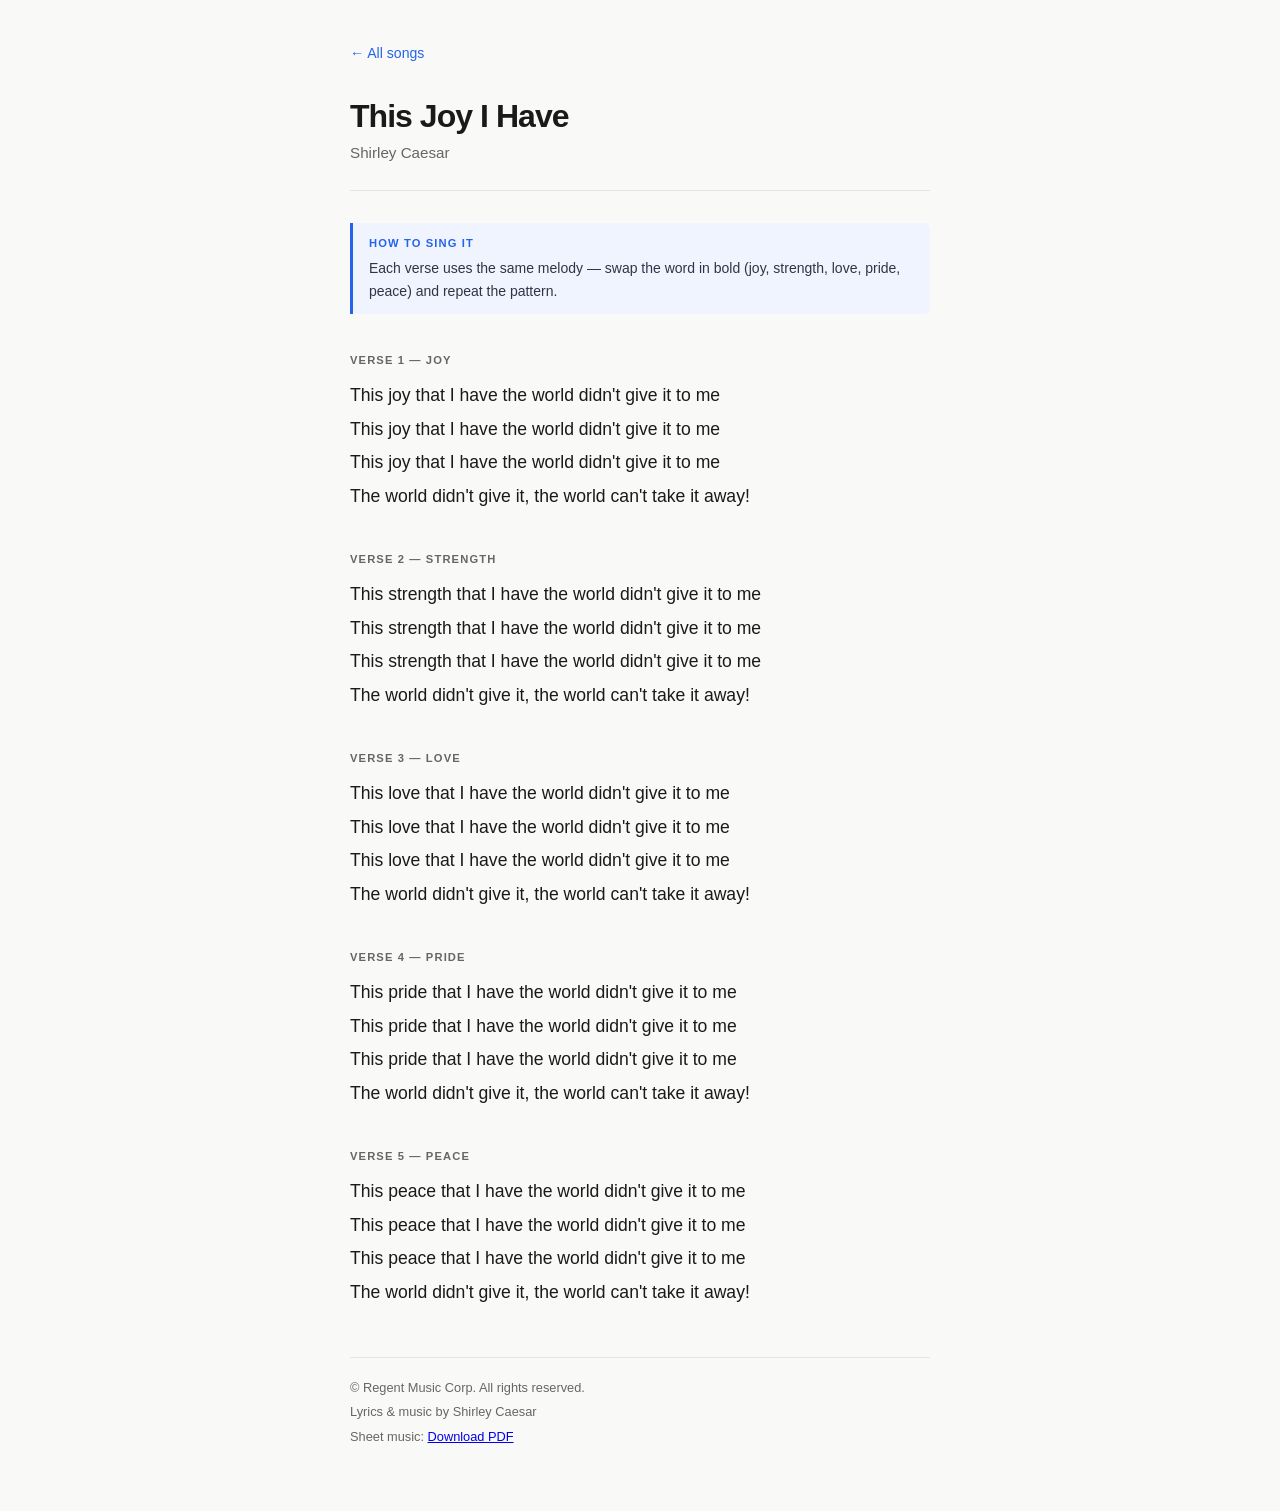
==== songs/this-joy.html @ 635811aa "this-joy" ====
<!DOCTYPE html>
<html lang="en">
<head>
  <meta charset="UTF-8" />
  <meta name="viewport" content="width=device-width, initial-scale=1.0" />
  <title>This Joy I Have</title>
  <link rel="stylesheet" href="../style.css" />
</head>
<body>
  <div class="container">
    <a class="back-link" href="../index.html">← All songs</a>

    <header class="song-header">
      <h1 class="song-title">This Joy I Have</h1>
      <p class="song-artist">Shirley Caesar</p>
    </header>

    <div class="song-note">
      <strong>How to sing it</strong>
      Each verse uses the same melody — swap the word in bold (joy, strength, love, pride, peace) and repeat the pattern.
    </div>

    <div class="lyrics">

      <div class="lyrics-section">
        <div class="section-label">Verse 1 — Joy</div>
        <p>This joy that I have the world didn't give it to me
This joy that I have the world didn't give it to me
This joy that I have the world didn't give it to me
The world didn't give it, the world can't take it away!</p>
      </div>

      <div class="lyrics-section">
        <div class="section-label">Verse 2 — Strength</div>
        <p>This strength that I have the world didn't give it to me
This strength that I have the world didn't give it to me
This strength that I have the world didn't give it to me
The world didn't give it, the world can't take it away!</p>
      </div>

      <div class="lyrics-section">
        <div class="section-label">Verse 3 — Love</div>
        <p>This love that I have the world didn't give it to me
This love that I have the world didn't give it to me
This love that I have the world didn't give it to me
The world didn't give it, the world can't take it away!</p>
      </div>

      <div class="lyrics-section">
        <div class="section-label">Verse 4 — Pride</div>
        <p>This pride that I have the world didn't give it to me
This pride that I have the world didn't give it to me
This pride that I have the world didn't give it to me
The world didn't give it, the world can't take it away!</p>
      </div>

      <div class="lyrics-section">
        <div class="section-label">Verse 5 — Peace</div>
        <p>This peace that I have the world didn't give it to me
This peace that I have the world didn't give it to me
This peace that I have the world didn't give it to me
The world didn't give it, the world can't take it away!</p>
      </div>

    </div>

    <footer class="song-footer">
      <p>&copy; Regent Music Corp. All rights reserved.</p>
      <p>Lyrics &amp; music by Shirley Caesar</p>
      <p>Sheet music: <a href="../sheet-music/this-joy-i-have.pdf" target="_blank" rel="noopener">Download PDF</a></p>
    </footer>
  </div>
</body>
</html>
---- style.css ----
*, *::before, *::after {
  box-sizing: border-box;
  margin: 0;
  padding: 0;
}

:root {
  --bg: #f9f9f7;
  --text: #1a1a1a;
  --muted: #666;
  --accent: #2563eb;
  --border: #e4e4e0;
  --card-bg: #fff;
}

body {
  font-family: -apple-system, BlinkMacSystemFont, 'Segoe UI', Helvetica, Arial, sans-serif;
  background: var(--bg);
  color: var(--text);
  line-height: 1.6;
  min-height: 100vh;
}

.container {
  max-width: 620px;
  margin: 0 auto;
  padding: 2.5rem 1.25rem 4rem;
}

/* ── Index page ────────────────────────────────── */

.site-header {
  margin-bottom: 2.5rem;
}

.site-title {
  font-size: 1.9rem;
  font-weight: 700;
  letter-spacing: -0.03em;
  line-height: 1.2;
}

.site-subtitle {
  color: var(--muted);
  font-size: 0.95rem;
  margin-top: 0.35rem;
}

.song-list {
  list-style: none;
  display: flex;
  flex-direction: column;
  gap: 0.65rem;
}

.song-card {
  background: var(--card-bg);
  border: 1px solid var(--border);
  border-radius: 10px;
  padding: 1.1rem 1.35rem;
  text-decoration: none;
  color: var(--text);
  display: flex;
  align-items: center;
  justify-content: space-between;
  transition: border-color 0.15s, box-shadow 0.15s;
}

.song-card:hover {
  border-color: var(--accent);
  box-shadow: 0 2px 10px rgba(0, 0, 0, 0.07);
}

.song-card-title {
  font-size: 1.05rem;
  font-weight: 600;
}

.song-card-meta {
  color: var(--muted);
  font-size: 0.82rem;
  margin-top: 0.15rem;
}

.song-card-arrow {
  color: var(--muted);
  font-size: 1.1rem;
  flex-shrink: 0;
  margin-left: 1rem;
}

/* ── Song page ─────────────────────────────────── */

.back-link {
  color: var(--accent);
  text-decoration: none;
  font-size: 0.88rem;
  display: inline-flex;
  align-items: center;
  gap: 0.3rem;
  margin-bottom: 2rem;
}

.back-link:hover {
  text-decoration: underline;
}

.song-header {
  margin-bottom: 2rem;
  padding-bottom: 1.5rem;
  border-bottom: 1px solid var(--border);
}

.song-title {
  font-size: 1.7rem;
  font-weight: 700;
  letter-spacing: -0.03em;
  line-height: 1.2;
}

.song-artist {
  color: var(--muted);
  font-size: 0.95rem;
  margin-top: 0.4rem;
}

.lyrics {
  font-size: 1.05rem;
  line-height: 1.9;
}

.lyrics-section {
  margin-bottom: 2.25rem;
}

.section-label {
  font-size: 0.7rem;
  font-weight: 600;
  text-transform: uppercase;
  letter-spacing: 0.1em;
  color: var(--muted);
  margin-bottom: 0.5rem;
}

.lyrics p {
  white-space: pre-line;
}

/* ── Song note ───────────────────────────────── */

.song-note {
  background: #f0f4ff;
  border-left: 3px solid var(--accent);
  border-radius: 0 6px 6px 0;
  padding: 0.75rem 1rem;
  font-size: 0.875rem;
  color: #334;
  margin-bottom: 2.25rem;
  line-height: 1.6;
}

.song-note strong {
  display: block;
  font-size: 0.7rem;
  text-transform: uppercase;
  letter-spacing: 0.1em;
  color: var(--accent);
  margin-bottom: 0.3rem;
}

.lyrics .repeat {
  font-size: 0.78rem;
  color: var(--muted);
  font-style: italic;
  margin-top: 0.2rem;
}

.lyrics .part-note {
  font-size: 0.78rem;
  color: var(--muted);
  font-style: italic;
  padding-left: 1rem;
  margin-top: 0.15rem;
}

.lyrics .paren {
  display: block;
  font-style: italic;
  padding-left: 1.5rem;
  color: var(--muted);
  font-size: 0.88em;
}

/* ── Song footer ──────────────────────────────── */

.song-footer {
  margin-top: 3rem;
  padding-top: 1.25rem;
  border-top: 1px solid var(--border);
  font-size: 0.8rem;
  color: var(--muted);
  line-height: 1.6;
}

.song-footer p + p {
  margin-top: 0.25rem;
}

/* ── Responsive ────────────────────────────────── */

@media (min-width: 640px) {
  .site-title {
    font-size: 2.25rem;
  }

  .song-title {
    font-size: 2rem;
  }

  .lyrics {
    font-size: 1.1rem;
  }
}
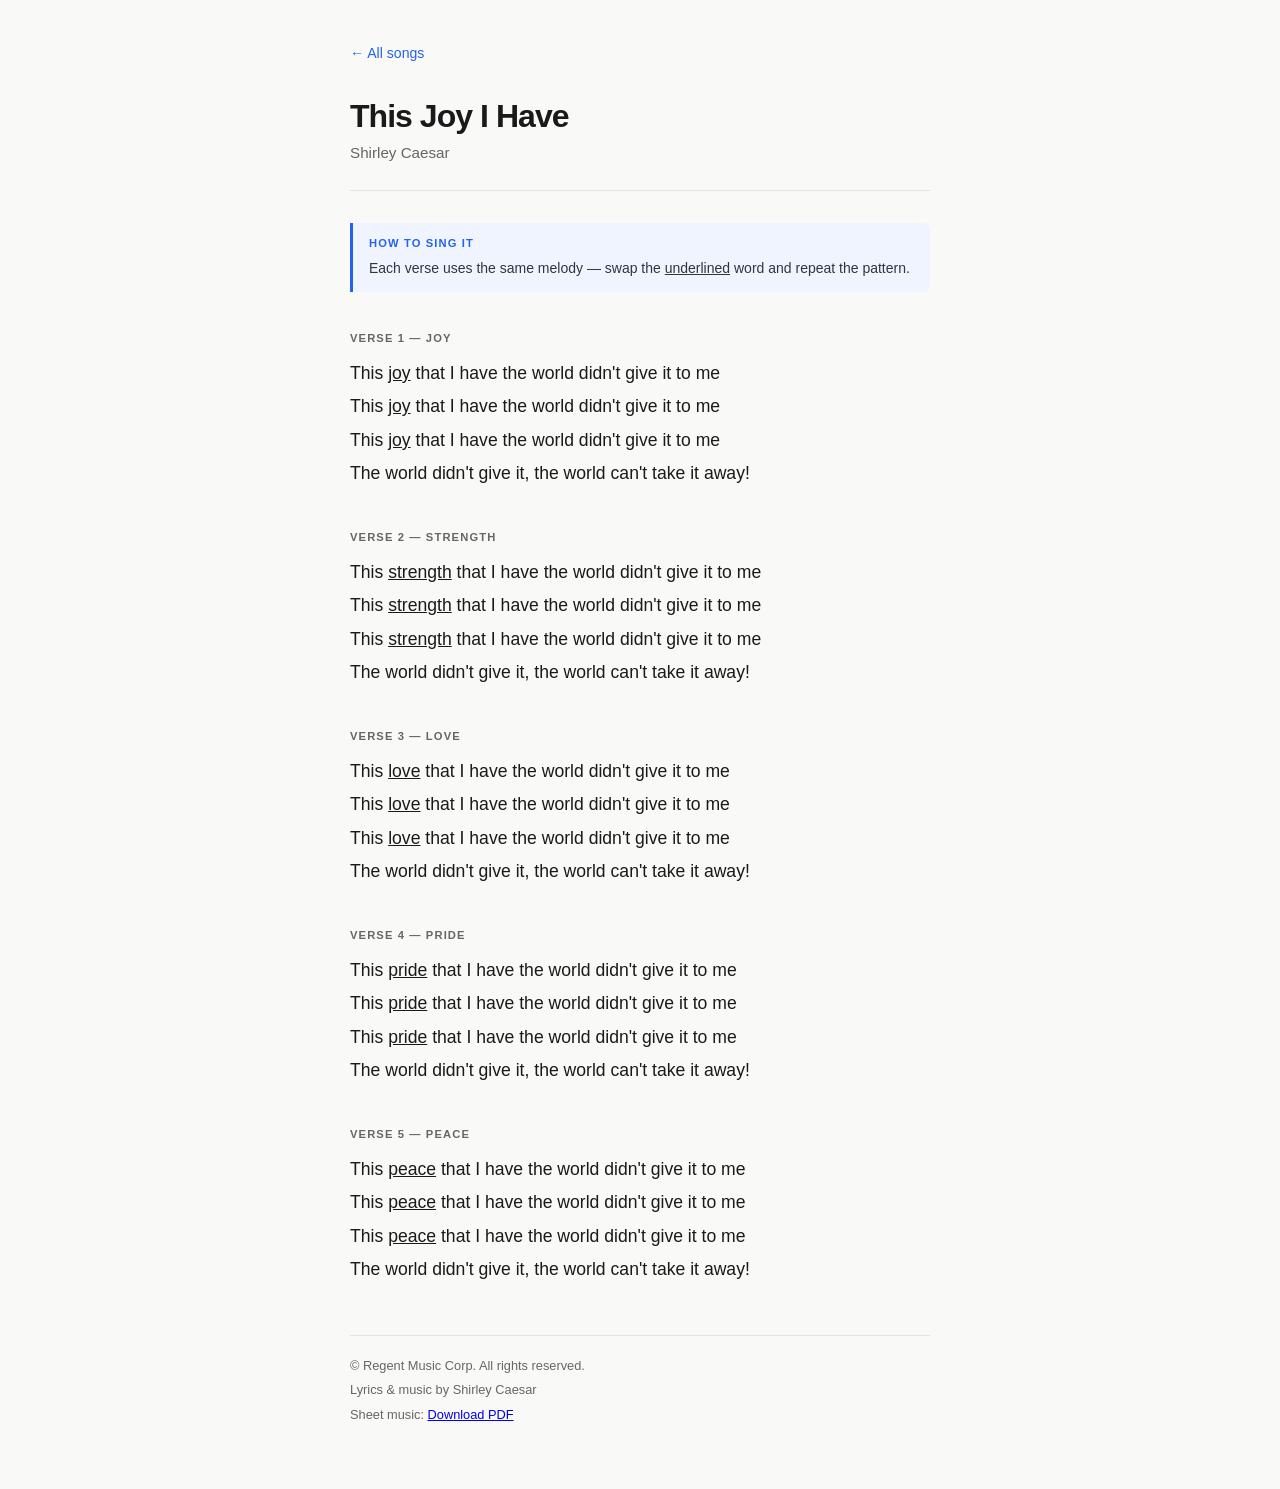
==== commit e6630aec: "final songs" ====
--- a/songs/this-joy.html
+++ b/songs/this-joy.html
@@ -17,48 +17,48 @@
 
     <div class="song-note">
       <strong>How to sing it</strong>
-      Each verse uses the same melody — swap the word in bold (joy, strength, love, pride, peace) and repeat the pattern.
+      Each verse uses the same melody — swap the <u>underlined</u> word and repeat the pattern.
     </div>
 
     <div class="lyrics">
 
       <div class="lyrics-section">
         <div class="section-label">Verse 1 — Joy</div>
-        <p>This joy that I have the world didn't give it to me
-This joy that I have the world didn't give it to me
-This joy that I have the world didn't give it to me
+        <p>This <u>joy</u> that I have the world didn't give it to me
+This <u>joy</u> that I have the world didn't give it to me
+This <u>joy</u> that I have the world didn't give it to me
 The world didn't give it, the world can't take it away!</p>
       </div>
 
       <div class="lyrics-section">
         <div class="section-label">Verse 2 — Strength</div>
-        <p>This strength that I have the world didn't give it to me
-This strength that I have the world didn't give it to me
-This strength that I have the world didn't give it to me
+        <p>This <u>strength</u> that I have the world didn't give it to me
+This <u>strength</u> that I have the world didn't give it to me
+This <u>strength</u> that I have the world didn't give it to me
 The world didn't give it, the world can't take it away!</p>
       </div>
 
       <div class="lyrics-section">
         <div class="section-label">Verse 3 — Love</div>
-        <p>This love that I have the world didn't give it to me
-This love that I have the world didn't give it to me
-This love that I have the world didn't give it to me
+        <p>This <u>love</u> that I have the world didn't give it to me
+This <u>love</u> that I have the world didn't give it to me
+This <u>love</u> that I have the world didn't give it to me
 The world didn't give it, the world can't take it away!</p>
       </div>
 
       <div class="lyrics-section">
         <div class="section-label">Verse 4 — Pride</div>
-        <p>This pride that I have the world didn't give it to me
-This pride that I have the world didn't give it to me
-This pride that I have the world didn't give it to me
+        <p>This <u>pride</u> that I have the world didn't give it to me
+This <u>pride</u> that I have the world didn't give it to me
+This <u>pride</u> that I have the world didn't give it to me
 The world didn't give it, the world can't take it away!</p>
       </div>
 
       <div class="lyrics-section">
         <div class="section-label">Verse 5 — Peace</div>
-        <p>This peace that I have the world didn't give it to me
-This peace that I have the world didn't give it to me
-This peace that I have the world didn't give it to me
+        <p>This <u>peace</u> that I have the world didn't give it to me
+This <u>peace</u> that I have the world didn't give it to me
+This <u>peace</u> that I have the world didn't give it to me
 The world didn't give it, the world can't take it away!</p>
       </div>
 
